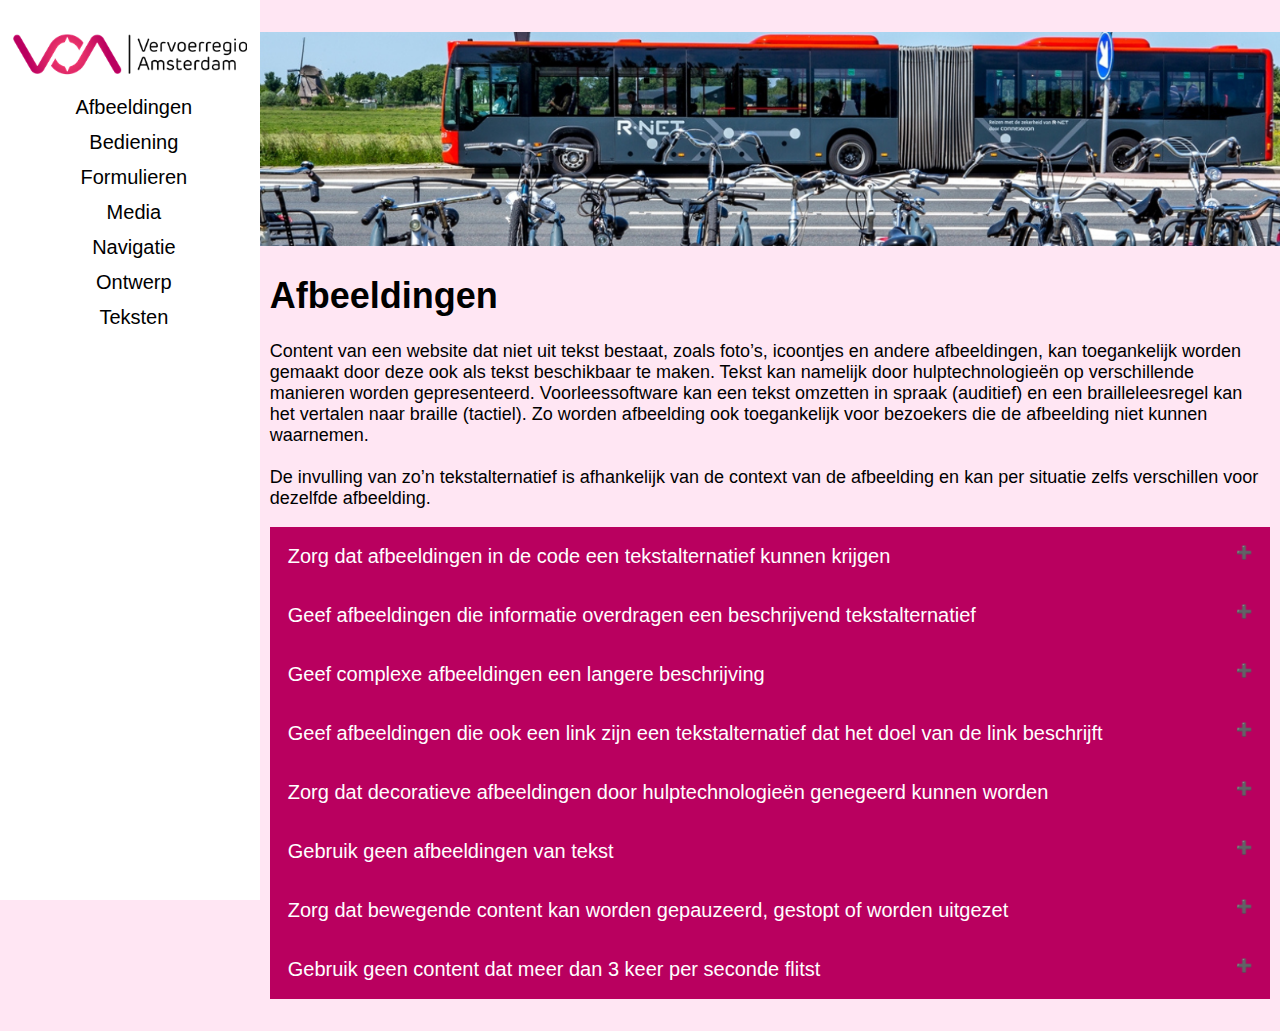
==== afbeelding.html @ 55dcfd2d "Feedback toegepast" ====
<!DOCTYPE html>
<html lang="en">

<head>
    <meta charset="UTF-8" />
    <meta http-equiv="X-UA-Compatible" content="IE=edge" />
    <meta name="viewport" content="width=device-width, initial-scale=1.0" />
    <title>Vervoerregio Amsterdam</title>
    <link rel="stylesheet" href="./styles/styles.css" />
    <link rel="icon" type="image/x-icon" href="/assets/vervoerregioamsterdamfavicon.ico" />
</head>

<body>

    <nav>
        <img src="assets/vervoerregioamsterdamlogo.png" alt="logo" />
        <a href="afbeelding.html">Afbeeldingen</a>
        <a href="bediening.html">Bediening</a>
        <a href="formulieren.html">Formulieren</a>
        <a href="media.html">Media</a>
        <a href="navigatie.html">Navigatie</a>
        <a href="ontwerp.html">Ontwerp</a>
        <a href="teksten.html">Teksten</a>
    </nav>

    <main>

        <!-- Slideshow container -->
        <div class="slideshow-container">
            <!-- Full-width images with number and caption text -->
            <div class="mySlides fade">
                <img src="assets/busje.png">
            </div>

            <div class="mySlides fade">
                <img src="assets/fietsers.png">
            </div>

            <div class="mySlides fade">
                <img src="assets/poppetjes.png">
            </div>

            <div class="mySlides fade">
                <img src="assets/stadje.png">
            </div>

            <div class="mySlides fade">
                <img src="assets/gelebus.png">
            </div>

            <div class="mySlides fade">
                <img src="assets/stadjevanafboven.png">
            </div>

            <section>
                <h1>Afbeeldingen</h1>
                <p>Content van een website dat niet uit tekst bestaat, zoals foto’s, icoontjes en andere afbeeldingen,
                    kan
                    toegankelijk worden gemaakt door deze ook als tekst beschikbaar te maken. Tekst kan namelijk door
                    hulptechnologieën op verschillende manieren worden gepresenteerd. Voorleessoftware kan een tekst
                    omzetten in spraak (auditief) en een brailleleesregel kan het vertalen naar braille (tactiel). Zo
                    worden
                    afbeelding ook toegankelijk voor bezoekers die de afbeelding niet kunnen waarnemen.

                    <br><br>De invulling van zo’n tekstalternatief is afhankelijk van de context van de afbeelding en
                    kan
                    per situatie zelfs verschillen voor dezelfde afbeelding.
                </p>

                <button class="accordion">Zorg dat afbeeldingen in de code een tekstalternatief kunnen krijgen</button>
                <div class="panel">
                    <p>Alle afbeeldingen moeten een tekstalternatief hebben. Een tekstalternatief kan op verschillende
                        manieren worden toegevoegd:</p>
                    <h2>Tekstalternatief voor een < img> -element</h2>
                    <p>Bij een < img> -element wordt een tekstalternatief gegeven met behulp van het alt -attribuut.

                            <br><br>In de code ziet dat er zo uit:</p>

                    <h2>Tekstalternatief voor een < svg> -element</h2>
                    <p>Bij een < svg> -element wordt een tekstalternatief gegeven met behulp van het title-element in de
                            svg. Gebruik ook aria-attribuut role="img" om ervoor te zorgen dat zo veel mogelijk
                            ondersteunende technologieën het < svg> -element herkennen als een afbeelding.

                                <br><br>In de code ziet dat er zo uit:</p>

                    <h2>Tekstalternatief voor afbeeldingen die is geplaatst met CSS</h2>
                    <p>Aan een afbeelding die geplaatst is met CSS kan een tekstalternatief worden gegeven met een
                        aria-label.

                        <br><br>In de code ziet dat er zo uit:
                    </p>

                    <h2>Invulling van het Tekstalternatief</h2>
                    <p>De invulling van een tekstalternatief wordt bepaald door de functie die een afbeelding heeft. In
                        veel
                        gevallen draagt een afbeelding informatie over. Beschrijf dan in het tekstalternatief wat er op
                        de
                        afbeelding te zien is. Bij een afbeelding die ook een link is, gaat het juist om het beschrijven
                        waar de link naar toe verwijst. Als een afbeelding geen informatie aan de pagina toevoegt, dan
                        is
                        het beter om het helemaal geen tekstalternatief te geven zodat het kan worden genegeerd door
                        hulptechnologieën.</p>
                </div>

                <button class="accordion">Geef afbeeldingen die informatie overdragen een beschrijvend
                    tekstalternatief</button>
                <div class="panel">
                    <p>Afbeeldingen die informatie overbrengen zijn noodzakelijk voor het begrijpen van de tekst. De
                        afbeeldingen voegen extra informatie toe aan de pagina. Deze afbeeldingen moeten een
                        tekstalternatief hebben dat nauwkeurig beschrijft wat er op de afbeelding te zien is. De
                        invulling
                        is afhankelijk van de context en kan per situatie afwijkend zijn voor dezelfde afbeelding.

                        <br><br>In een CMS kan een tekstalternatief doorgaans worden toegevoegd in de mediatheek.

                        <br><br>In de code ziet dat er zo uit:
                    </p>

                    <p>Het tekstalternatief moet een goede vervanging kunnen zijn voor een afbeelding. Bedenk bij het
                        schrijven van het tekstalternatief altijd wat de bedoeling is van de afbeelding. Houd een
                        tekstalternatief altijd nuttig en beknopt.</p>
                </div>

                <button class="accordion">Geef complexe afbeeldingen een langere beschrijving</button>
                <div class="panel">
                    <p>Soms is het niet mogelijk om een afbeelding volledig te beschrijven in een kort tekstalternatief.
                        Bijvoorbeeld als het gaat om een uitgebreide infographic of een grafiek. Dit soort complexe
                        afbeeldingen moeten ook volledig worden beschreven in een tekstalternatief. Geef in dat geval
                        naast
                        een beknopte beschrijving in het alt-attribuut ook een langere beschrijving in de omringende
                        tekst.

                        <br><br>Een langere beschrijving mag ook op een aparte pagina worden geplaatst. Plaats dan een
                        link met
                        de
                        verwijzing naar die andere pagina direct voor of na de afbeelding.
                        <br><br>De omringende tekst hoort ook te worden gekoppeld aan de afbeelding. Dit is geen
                        verplichting
                        maar wel erg handig. Hiervoor kan gebruik worden gemaakt van het aria-describedby-attribuut.
                        Gebruik
                        het
                        ID van het element waar de complexe afbeelding beschreven wordt. Deze informatie hoort dan ook
                        zichtbaar
                        te zijn voor bezoekers die wel kunnen zien.
                    </p>
                </div>

                <button class="accordion">Geef afbeeldingen die ook een link zijn een tekstalternatief dat het doel van
                    de
                    link beschrijft</button>
                <div class="panel">
                    <p>In de gevallen dat niet tekst maar alleen een afbeelding als link wordt gebruikt, spreken we over
                        functionele afbeeldingen. Dit kunnen afbeeldingen zijn die verwijzen naar een andere pagina of
                        website, maar ook afbeeldingen die een actie op de pagina uitvoeren.

                        <br><br>Deze afbeeldingen moeten een tekstalternatief hebben dat het doel van de link
                        beschrijft,
                        of die beschrijft wat er gebeurd als op de afbeelding wordt geklikt. Voorleessoftware gebruikt
                        het
                        tekstalternatief namelijk als linktekst. Daarom is het belangrijker om het doel van de link te
                        beschrijven, in plaats van wat er op de afbeelding te zien is.

                        <br><br>Als er ook tekst staat op een functionele afbeelding, dan moeten de tekst op de
                        afbeelding
                        én het doel van de link allebei in het tekstalternatief worden vermeld. Hierdoor kunnen
                        bezoekers
                        die met spraakherkenning werken de link ook makkelijk bereiken.
                    </p>
                </div>

                <button class="accordion">Zorg dat decoratieve afbeeldingen door hulptechnologieën genegeerd kunnen
                    worden</button>
                <div class="panel">
                    <p>Afbeeldingen die puur ter decoratie op de pagina zijn geplaatst, horen geen tekstalternatief te
                        hebben. Dit zijn bijvoorbeeld afbeeldingen die geen informatie overdragen en niet noodzakelijk
                        zijn
                        voor het begrijpen van de tekst. Deze afbeeldingen moeten worden genegeerd door
                        hulptechnologieën.
                        Decoratieve afbeeldingen kunnen het best met CSS worden geplaatst.
                        <br><br>
                        Als het niet mogelijk is om een decoratieve afbeelding met CSS te plaatsen, dan moet het
                        alt-attribuut in het < img> -element worden leeg gelaten. Het alt-attribuut moet wel aanwezig
                            zijn
                            maar het heeft dan geen tekst.
                    </p>
                </div>

                <button class="accordion">Gebruik geen afbeeldingen van tekst</button>
                <div class="panel">
                    <p>Gebruik geen afbeeldingen van tekst om informatie over te dragen. Afbeeldingen van tekst zijn
                        voor
                        sommige bezoekers niet handig. De lettergrootte in een afbeelding schaalt namelijk vaak niet
                        goed
                        mee. Ook kunnen bezoekers tekst die is ingebakken in een afbeelding niet aanpassen naar eigen
                        voorkeuren.

                        <br><br>Gebruik daarom ‘echte’ tekst. Tekst die daadwerkelijk als tekst op de pagina staat kan
                        goed worden vormgegeven met CSS. Hiermee kan bijvoorbeeld de kleur, het lettertype, de
                        lettergrootte, de regelhoogte en de letterafstand en worden ingesteld. Eventueel kan tekst met
                        CSS
                        ook bovenop een afbeelding worden geplaatst.
                    </p>
                </div>

                <button class="accordion">Zorg dat bewegende content kan worden gepauzeerd, gestopt of worden
                    uitgezet</button>
                <div class="panel">
                    <p>Zorg dat alle bewegende, scrollende of knipperende content dat automatisch start én langer dan 5
                        seconden duurt kan worden gepauzeerd, gestopt of worden uitgezet. Onder bewegende, scrollende of
                        knipperende content vallen onder andere carrousels, animaties op de pagina, bewegende
                        advertenties,
                        enz. Bezoekers met een cognitieve beperking kunnen er door worden afgeleid. Ook voor bezoekers
                        die
                        gebruik maken van een schermlezer kan dit storend zijn.

                        <br><br>Deze regels gelden ook alle automatisch verversende content, maar hiervoor geldt ook de
                        frequentie van updates mag worden aangepast.
                    </p>
                </div>

                <button class="accordion">Gebruik geen content dat meer dan 3 keer per seconde flitst</button>
                <div class="panel">
                    <p>Gebruik geen flitsende content. Laat onderdelen in elk geval niet meer dan 3 keer per seconde
                        flitsen. Bezoekers met bepaalde vormen van epilepsie kunnen een aanval krijgen als ze kijken
                        naar
                        knipperende of flitsende afbeeldingen of media.</p>
                </div>
            </section>
    </main>
</body>
<script src="./scripts/script.js"></script>

</html>
---- styles/styles.css ----
* {
  box-sizing: border-box;
}

body {
  display: flex;
  margin: 0;
  justify-content: flex-start;
  font-family: Arial;
  margin: 10;
  background-color: #ffe6f3;
}

nav {
  height: 100vh;
  width: 280px;
  display: inline;
  background-color: #ffffff;
  overflow-x: hidden;
  padding-top: 20px;
  position: sticky;
  top: 0;
}

nav img {
  display: block;
  margin-right: auto;
  max-width: 90%;
  margin: auto;
}

main {
  margin: 2rem auto;
  min-height: 101vh;
}

nav a {
  padding: 6px 8px 6px 16px;
  text-decoration: none;
  font-size: 20px;
  color: #000000;
  display: block;
  text-align: center;
  transition: ease 0.5s;
}

nav a:hover {
  background-color: #f588c0;
  color: #f1f1f1;
  font-size: 30px;
}

section {
  /* margin-left: 160px; */
  /* Same as the width of the sidenav */
  font-size: 18px;
  /* Increased text to enable scrolling */
  padding: 0px 10px;
}

@media screen and (max-height: 450px) {
  .sidenav {
    padding-top: 15px;
  }

  .sidenav a {
    font-size: 18px;
  }
}

img {
  width: 100%;
}

/* Slideshow container */
.slideshow-container {
  max-width: 1100px;
  /* margin-left: 350px; */
  /* margin-top: 30px; */
}

/* Hide the images by default */
.mySlides {
  display: none;
}

/* Style the buttons that are used to open and close the accordion panel */
.accordion {
  background-color: #b9005f;
  font-size: 20px;
  color: #fff;
  cursor: pointer;
  padding: 18px;
  width: 100%;
  text-align: left;
  border: none;
  outline: none;
  transition: 0.4s;
}

/* Add a background color to the button if it is clicked on (add the .active class with JS), and when you move the mouse over it (hover) */
.active,
.accordion:hover {
  background-color: #f588c0;
}

/* Style the accordion panel. Note: hidden by default */
.panel {
  padding: 0 18px;
  background-color: white;
  max-height: 0;
  overflow: hidden;
  transition: max-height 0.2s ease-out;
}

.accordion:after {
  content: "\02795";
  /* Unicode character for "plus" sign (+) */
  font-size: 13px;
  color: #777;
  float: right;
  margin-left: 5px;
}

.active:after {
  content: "\2796";
  /* Unicode character for "minus" sign (-) */
}
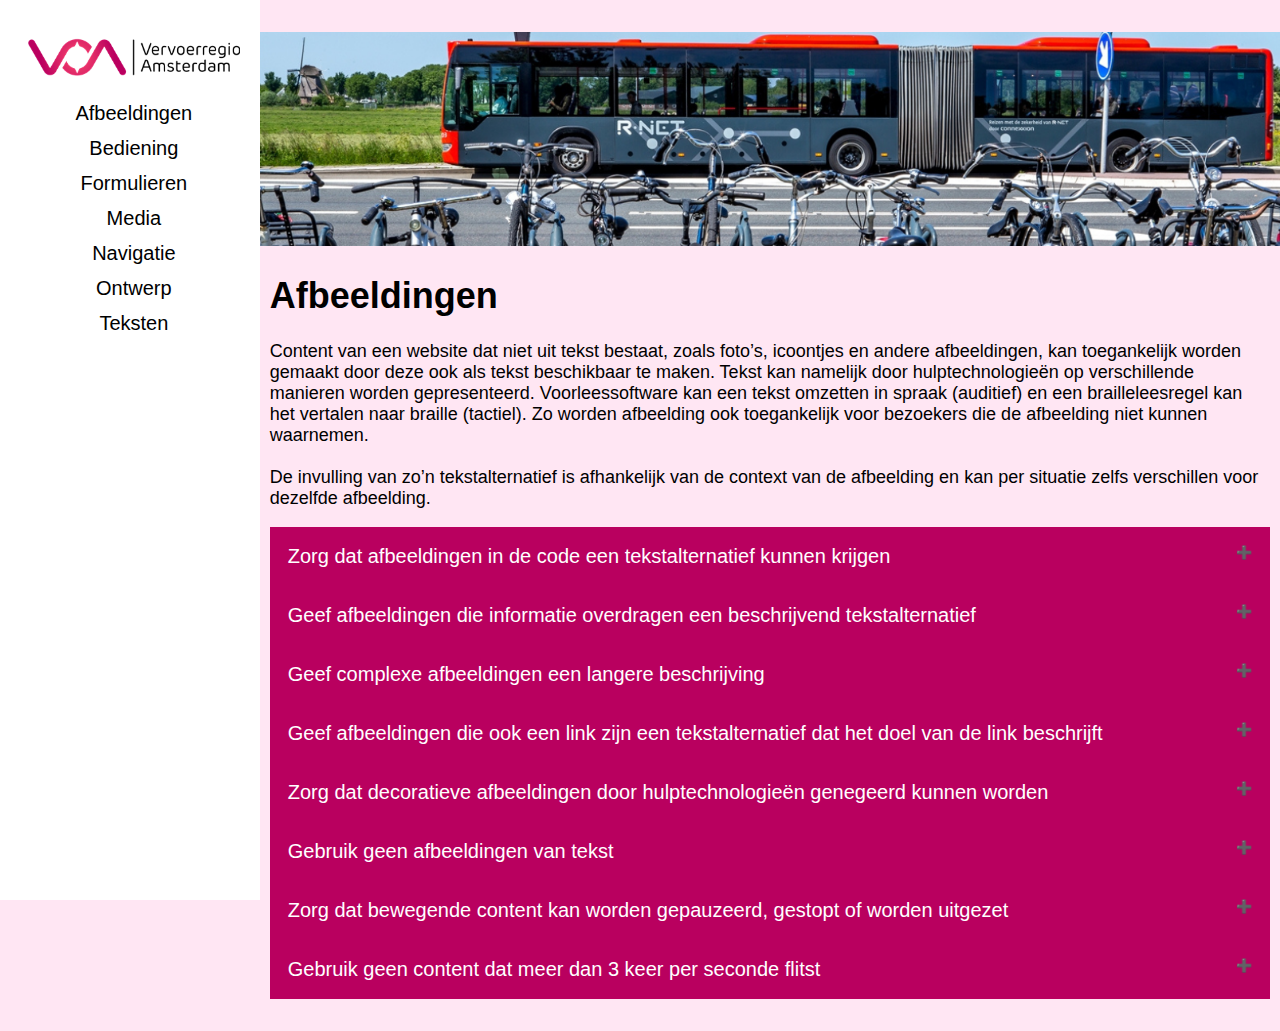
==== commit 735ace54: "Update" ====
--- a/afbeelding.html
+++ b/afbeelding.html
@@ -13,7 +13,7 @@
 <body>
 
     <nav>
-        <img src="assets/vervoerregioamsterdamlogo.png" alt="logo" />
+        <a href="index.html"><img src="assets/vervoerregioamsterdamlogo.png" alt="logo" /></a>
         <a href="afbeelding.html">Afbeeldingen</a>
         <a href="bediening.html">Bediening</a>
         <a href="formulieren.html">Formulieren</a>
--- a/styles/styles.css
+++ b/styles/styles.css
@@ -10,6 +10,7 @@
   margin: 10;
   background-color: #ffe6f3;
 }
+
 
 nav {
   height: 100vh;
@@ -29,11 +30,6 @@
   margin: auto;
 }
 
-main {
-  margin: 2rem auto;
-  min-height: 101vh;
-}
-
 nav a {
   padding: 6px 8px 6px 16px;
   text-decoration: none;
@@ -48,6 +44,11 @@
   background-color: #f588c0;
   color: #f1f1f1;
   font-size: 30px;
+}
+
+main {
+  margin: 2rem auto;
+  min-height: 101vh;
 }
 
 section {
@@ -125,4 +126,28 @@
 .active:after {
   content: "\2796";
   /* Unicode character for "minus" sign (-) */
+}
+
+main ul {
+  list-style: none;
+  display: flex;
+  flex-direction: row;
+  flex-wrap: wrap;
+  justify-content: center;
+  gap: 1em;
+}
+
+main li {
+  border-radius: 25px;
+  background: mediumpurple;
+  box-shadow: #222 0px 4px 8px;
+  padding: 20px;
+  width: 200px;
+  height: 150px;
+  margin: 1em;
+  transition: 0.3s ease-in;
+}
+
+main li:hover {
+  box-shadow: #222 0px 16px 24px
 }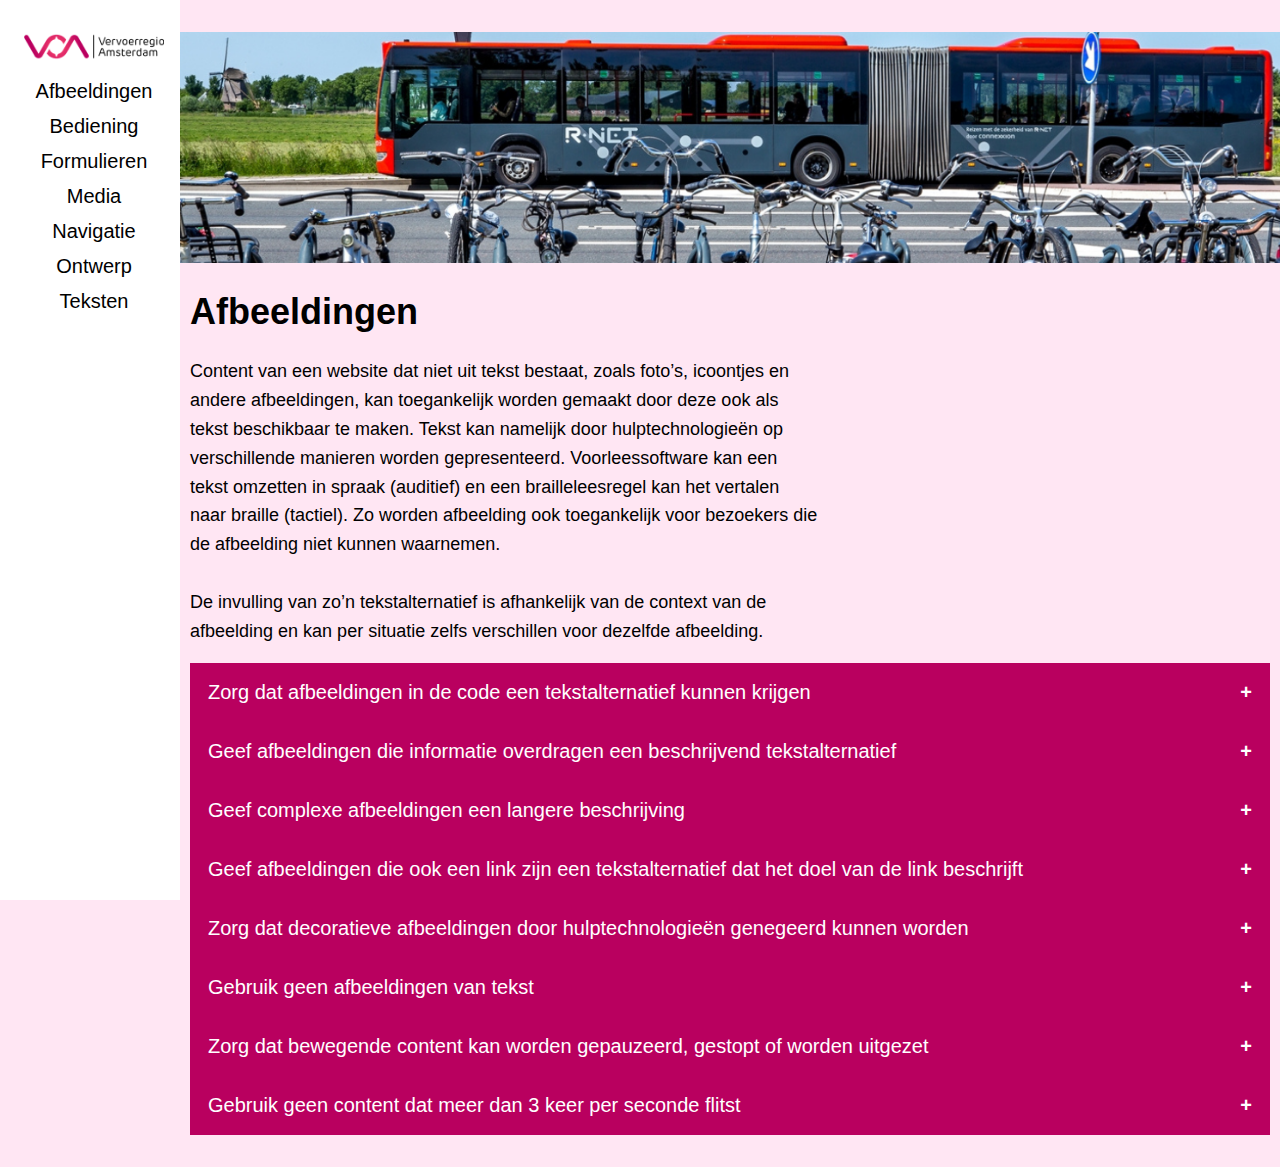
==== commit 28dd76fd: "Content Update" ====
--- a/afbeelding.html
+++ b/afbeelding.html
@@ -13,7 +13,7 @@
 <body>
 
     <nav>
-        <a href="index.html"><img src="assets/vervoerregioamsterdamlogo.png" alt="logo" /></a>
+        <a class="nietHover" href="index.html"><img src="assets/vervoerregioamsterdamlogo.png" alt="logo" /></a>
         <a href="afbeelding.html">Afbeeldingen</a>
         <a href="bediening.html">Bediening</a>
         <a href="formulieren.html">Formulieren</a>
@@ -29,27 +29,27 @@
         <div class="slideshow-container">
             <!-- Full-width images with number and caption text -->
             <div class="mySlides fade">
-                <img src="assets/busje.png">
-            </div>
-
-            <div class="mySlides fade">
-                <img src="assets/fietsers.png">
-            </div>
-
-            <div class="mySlides fade">
-                <img src="assets/poppetjes.png">
-            </div>
-
-            <div class="mySlides fade">
-                <img src="assets/stadje.png">
-            </div>
-
-            <div class="mySlides fade">
-                <img src="assets/gelebus.png">
-            </div>
-
-            <div class="mySlides fade">
-                <img src="assets/stadjevanafboven.png">
+                <img src="assets/busje.png" alt="busje">
+            </div>
+
+            <div class="mySlides fade">
+                <img src="assets/fietsers.png" alt="fietsers">
+            </div>
+
+            <div class="mySlides fade">
+                <img src="assets/poppetjes.png" alt="poppetjes">
+            </div>
+
+            <div class="mySlides fade">
+                <img src="assets/stadje.png" alt="stadje">
+            </div>
+
+            <div class="mySlides fade">
+                <img src="assets/gelebus.png" alt="gele bus">
+            </div>
+
+            <div class="mySlides fade">
+                <img src="assets/stadjevanafboven.png" alt="stadje van boven">
             </div>
 
             <section>
@@ -71,23 +71,44 @@
                 <div class="panel">
                     <p>Alle afbeeldingen moeten een tekstalternatief hebben. Een tekstalternatief kan op verschillende
                         manieren worden toegevoegd:</p>
-                    <h2>Tekstalternatief voor een < img> -element</h2>
-                    <p>Bij een < img> -element wordt een tekstalternatief gegeven met behulp van het alt -attribuut.
-
-                            <br><br>In de code ziet dat er zo uit:</p>
-
-                    <h2>Tekstalternatief voor een < svg> -element</h2>
-                    <p>Bij een < svg> -element wordt een tekstalternatief gegeven met behulp van het title-element in de
-                            svg. Gebruik ook aria-attribuut role="img" om ervoor te zorgen dat zo veel mogelijk
-                            ondersteunende technologieën het < svg> -element herkennen als een afbeelding.
-
-                                <br><br>In de code ziet dat er zo uit:</p>
+                    <h2>Tekstalternatief voor een <code>&ltimg&gt</code>-element</h2>
+                    <p>Bij een <code>&ltimg&gt</code>-element wordt een tekstalternatief gegeven met behulp van het
+                        <code>alt</code>-attribuut.
+
+                        <br><br>In de code ziet dat er zo uit:
+                    <pre>
+
+ 1  | &ltimg src="hond.jpg" alt="Hond speelt met een bal"&gt
+                        </pre>
+                    </p>
+
+                    <h2>Tekstalternatief voor een <code>&ltsvg&gt</code>-element</h2>
+                    <p>Bij een <code>&ltsvg&gt</code>-element wordt een tekstalternatief gegeven met behulp van het
+                        <code>title</code>-element in
+                        de
+                        svg. Gebruik ook aria-attribuut <code>role="img"</code> om ervoor te zorgen dat zo veel mogelijk
+                        ondersteunende technologieën het <code>&ltsvg&gt</code>-element herkennen als een afbeelding.
+
+                        <br><br>In de code ziet dat er zo uit:
+                    </p>
+                    <pre>
+
+ 1  | &ltsvg role="img"&gt
+ 2  | &lttitle&gtHond speelt met een bal&lt/title&gt
+ 3  | ...
+ 4  | &lt/svg&gt
+                                </pre>
 
                     <h2>Tekstalternatief voor afbeeldingen die is geplaatst met CSS</h2>
                     <p>Aan een afbeelding die geplaatst is met CSS kan een tekstalternatief worden gegeven met een
-                        aria-label.
+                        <code>aria-label</code>.
 
                         <br><br>In de code ziet dat er zo uit:
+
+                    <pre>
+
+ 1  | &ltdiv id=”logo” aria-label=”Hond speelt met een bal”&gt&lt/div&gt
+                        </pre>
                     </p>
 
                     <h2>Invulling van het Tekstalternatief</h2>
@@ -114,7 +135,12 @@
                         <br><br>In een CMS kan een tekstalternatief doorgaans worden toegevoegd in de mediatheek.
 
                         <br><br>In de code ziet dat er zo uit:
-                    </p>
+                    <pre>
+
+ 1  | &ltimg src="poes.jpg" alt="Witte poes speelt met een rode bal"&gt
+                        </pre>
+                    </p>
+
 
                     <p>Het tekstalternatief moet een goede vervanging kunnen zijn voor een afbeelding. Bedenk bij het
                         schrijven van het tekstalternatief altijd wat de bedoeling is van de afbeelding. Houd een
@@ -127,22 +153,50 @@
                         Bijvoorbeeld als het gaat om een uitgebreide infographic of een grafiek. Dit soort complexe
                         afbeeldingen moeten ook volledig worden beschreven in een tekstalternatief. Geef in dat geval
                         naast
-                        een beknopte beschrijving in het alt-attribuut ook een langere beschrijving in de omringende
+                        een beknopte beschrijving in het <code>alt</code>-attribuut ook een langere beschrijving in de
+                        omringende
                         tekst.
 
-                        <br><br>Een langere beschrijving mag ook op een aparte pagina worden geplaatst. Plaats dan een
-                        link met
-                        de
-                        verwijzing naar die andere pagina direct voor of na de afbeelding.
-                        <br><br>De omringende tekst hoort ook te worden gekoppeld aan de afbeelding. Dit is geen
-                        verplichting
-                        maar wel erg handig. Hiervoor kan gebruik worden gemaakt van het aria-describedby-attribuut.
-                        Gebruik
-                        het
-                        ID van het element waar de complexe afbeelding beschreven wordt. Deze informatie hoort dan ook
-                        zichtbaar
-                        te zijn voor bezoekers die wel kunnen zien.
-                    </p>
+                    <pre>
+
+ 1  | &ltimg src="grafiek.jpg" alt="Verkoopcijfers zijn in 2021 met 18% gestegen"&gt
+ 2  | &ltdiv&gt
+ 3  |   &ltp&gtDe groei van maandelijkse verkopen in 2021 tegen 2020 verliep als volgt:&lt/p&gt
+ 4  |     &ltul&gt
+ 5  |     &ltli&gtJanuari: +22%&lt/li&gt
+ 6  |     &ltli&gt...
+ 7  | &lt/div&gt
+                        </pre>
+
+                    <br>Een langere beschrijving mag ook op een aparte pagina worden geplaatst. Plaats dan een
+                    link met
+                    de
+                    verwijzing naar die andere pagina direct voor of na de afbeelding.
+                    <pre>
+
+ 1  | &ltimg src="grafiek.jpg" alt="Verkoopcijfers zijn in 2021 met 18% gestegen"&gt
+ 2  | &lta href=”/langere-beschrijving.html”&gtUitgebreide beschrijving van de grafiek met verkoopcijfers&lt/a&gt
+                        </pre>
+                    <br><br>De omringende tekst hoort ook te worden gekoppeld aan de afbeelding. Dit is geen
+                    verplichting
+                    maar wel erg handig. Hiervoor kan gebruik worden gemaakt van het
+                    <code>aria-describedby</code>-attribuut.
+                    Gebruik
+                    het
+                    <code>ID</code> van het element waar de complexe afbeelding beschreven wordt. Deze informatie
+                    hoort dan ook
+                    zichtbaar
+                    te zijn voor bezoekers die wel kunnen zien.
+                    </p>
+                    <pre>
+
+ 1  | &ltimg src="grafiek.jpg" alt="Verkoopcijfers zijn in 2020 met 18% gestegen" aria-describedby="beschrijving"&gt
+ 2  | &ltdiv id="beschrijving"&gt
+ 3  |   &ltp&gtDe groei van maandelijkse verkopen in 2020 tegen 2019 verliep als volgt:&lt/p&gt
+ 4  |     &ltul&gt
+ 5  |     &ltli&gtJanuari: +22%&lt/li&gt
+ 6  |     &ltli&gt...
+                    </pre>
                 </div>
 
                 <button class="accordion">Geef afbeeldingen die ook een link zijn een tekstalternatief dat het doel van
@@ -166,6 +220,12 @@
                         bezoekers
                         die met spraakherkenning werken de link ook makkelijk bereiken.
                     </p>
+                    <pre>
+
+ 1  | &lta href=”categorie/spelletjes.html”&gt
+ 2  |   &ltimg src="monopoly.jpg" alt="Ga naar de categorie spelletjes" /&gt
+ 3  | &lt/a&gt
+                    </pre>
                 </div>
 
                 <button class="accordion">Zorg dat decoratieve afbeeldingen door hulptechnologieën genegeerd kunnen
@@ -177,12 +237,27 @@
                         voor het begrijpen van de tekst. Deze afbeeldingen moeten worden genegeerd door
                         hulptechnologieën.
                         Decoratieve afbeeldingen kunnen het best met CSS worden geplaatst.
-                        <br><br>
-                        Als het niet mogelijk is om een decoratieve afbeelding met CSS te plaatsen, dan moet het
-                        alt-attribuut in het < img> -element worden leeg gelaten. Het alt-attribuut moet wel aanwezig
-                            zijn
-                            maar het heeft dan geen tekst.
-                    </p>
+                    <pre>
+
+ 1  | &ltdiv class="line"&gt&lt/div&gt
+                        </pre>
+                    <pre>
+
+ 1  | .line {
+ 2  |   background-image: url("horizontale-lijn.jpg");
+ 3  | }
+                        </pre>
+                    <br>
+                    Als het niet mogelijk is om een decoratieve afbeelding met CSS te plaatsen, dan moet het
+                    <code>alt</code>-attribuut in het <code>&ltimg&gt</code>-element worden leeg gelaten. Het
+                    <code>alt</code>-attribuut moet wel aanwezig
+                    zijn
+                    maar het heeft dan geen tekst.
+                    </p>
+                    <pre>
+
+ 1  | &ltimg src="horizontale-lijn.jpg" alt="" /&gt
+                    </pre>
                 </div>
 
                 <button class="accordion">Gebruik geen afbeeldingen van tekst</button>
--- a/styles/styles.css
+++ b/styles/styles.css
@@ -11,6 +11,23 @@
   background-color: #ffe6f3;
 }
 
+code {
+  background-color: #e6ebe7;
+  border: solid black 1px;
+}
+
+p {
+  line-height: 1.6;
+  max-width: 35em;
+}
+
+pre {
+  background-color: #e6ebe7;
+  line-height: 1.6;
+  overflow-x: scroll;
+  font-size: 1em;
+  border-radius: 5px;
+}
 
 nav {
   height: 100vh;
@@ -40,11 +57,18 @@
   transition: ease 0.5s;
 }
 
+.nietHover:hover {
+  background-color: #fff;
+  color: #fff;
+}
+
 nav a:hover {
   background-color: #f588c0;
   color: #f1f1f1;
   font-size: 30px;
 }
+
+
 
 main {
   margin: 2rem auto;
@@ -57,6 +81,7 @@
   font-size: 18px;
   /* Increased text to enable scrolling */
   padding: 0px 10px;
+
 }
 
 @media screen and (max-height: 450px) {
@@ -115,20 +140,23 @@
 }
 
 .accordion:after {
-  content: "\02795";
-  /* Unicode character for "plus" sign (+) */
-  font-size: 13px;
-  color: #777;
+  content: '\002B';
+  color: rgb(255, 255, 255);
+  font-weight: bold;
   float: right;
   margin-left: 5px;
 }
 
 .active:after {
-  content: "\2796";
-  /* Unicode character for "minus" sign (-) */
+  content: "\2212";
 }
 
-main ul {
+.lijst {
+  line-height: 1.6;
+}
+
+main .menu {
+  padding: 0;
   list-style: none;
   display: flex;
   flex-direction: row;
@@ -137,7 +165,7 @@
   gap: 1em;
 }
 
-main li {
+.menu li {
   border-radius: 25px;
   background: mediumpurple;
   box-shadow: #222 0px 4px 8px;
@@ -148,6 +176,6 @@
   transition: 0.3s ease-in;
 }
 
-main li:hover {
+.menu li:hover {
   box-shadow: #222 0px 16px 24px
 }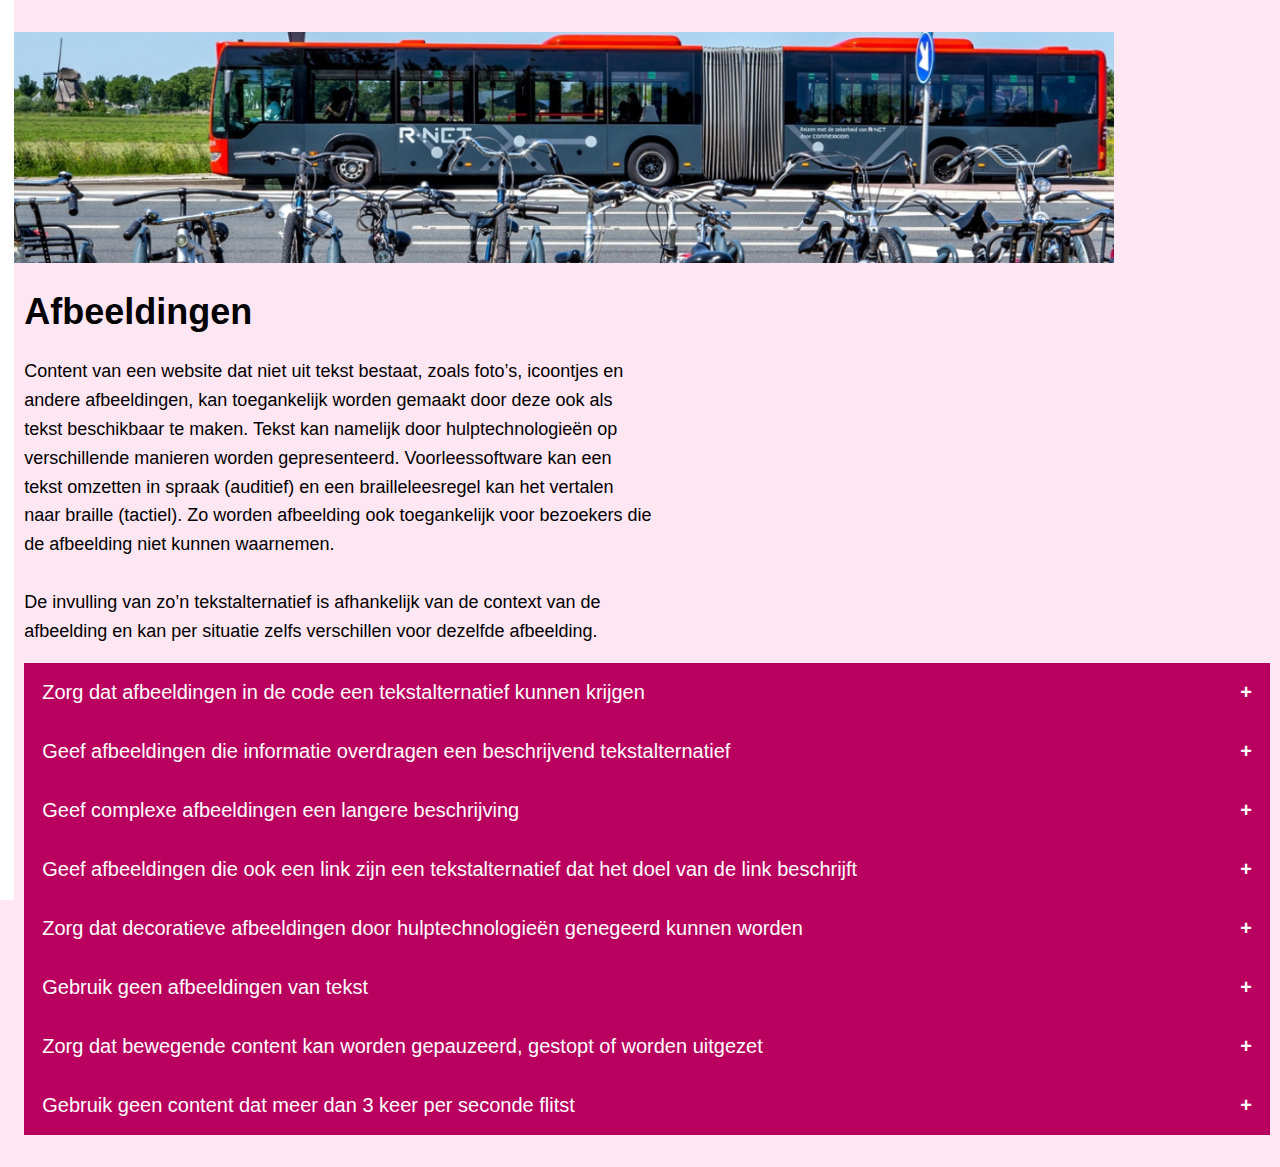
==== commit d2b4829a: "div gesloten" ====
--- a/afbeelding.html
+++ b/afbeelding.html
@@ -28,70 +28,71 @@
         <!-- Slideshow container -->
         <div class="slideshow-container">
             <!-- Full-width images with number and caption text -->
-            <div class="mySlides fade">
+            <div class="my-slides fade">
                 <img src="assets/busje.png" alt="busje">
             </div>
 
-            <div class="mySlides fade">
+            <div class="my-slides fade">
                 <img src="assets/fietsers.png" alt="fietsers">
             </div>
 
-            <div class="mySlides fade">
+            <div class="my-slides fade">
                 <img src="assets/poppetjes.png" alt="poppetjes">
             </div>
 
-            <div class="mySlides fade">
+            <div class="my-slides fade">
                 <img src="assets/stadje.png" alt="stadje">
             </div>
 
-            <div class="mySlides fade">
+            <div class="my-slides fade">
                 <img src="assets/gelebus.png" alt="gele bus">
             </div>
 
-            <div class="mySlides fade">
+            <div class="my-slides fade">
                 <img src="assets/stadjevanafboven.png" alt="stadje van boven">
             </div>
-
-            <section>
-                <h1>Afbeeldingen</h1>
-                <p>Content van een website dat niet uit tekst bestaat, zoals foto’s, icoontjes en andere afbeeldingen,
-                    kan
-                    toegankelijk worden gemaakt door deze ook als tekst beschikbaar te maken. Tekst kan namelijk door
-                    hulptechnologieën op verschillende manieren worden gepresenteerd. Voorleessoftware kan een tekst
-                    omzetten in spraak (auditief) en een brailleleesregel kan het vertalen naar braille (tactiel). Zo
-                    worden
-                    afbeelding ook toegankelijk voor bezoekers die de afbeelding niet kunnen waarnemen.
-
-                    <br><br>De invulling van zo’n tekstalternatief is afhankelijk van de context van de afbeelding en
-                    kan
-                    per situatie zelfs verschillen voor dezelfde afbeelding.
-                </p>
-
-                <button class="accordion">Zorg dat afbeeldingen in de code een tekstalternatief kunnen krijgen</button>
-                <div class="panel">
-                    <p>Alle afbeeldingen moeten een tekstalternatief hebben. Een tekstalternatief kan op verschillende
-                        manieren worden toegevoegd:</p>
-                    <h2>Tekstalternatief voor een <code>&ltimg&gt</code>-element</h2>
-                    <p>Bij een <code>&ltimg&gt</code>-element wordt een tekstalternatief gegeven met behulp van het
-                        <code>alt</code>-attribuut.
-
-                        <br><br>In de code ziet dat er zo uit:
-                    <pre>
+        </div>
+
+        <section>
+            <h1>Afbeeldingen</h1>
+            <p>Content van een website dat niet uit tekst bestaat, zoals foto’s, icoontjes en andere afbeeldingen,
+                kan
+                toegankelijk worden gemaakt door deze ook als tekst beschikbaar te maken. Tekst kan namelijk door
+                hulptechnologieën op verschillende manieren worden gepresenteerd. Voorleessoftware kan een tekst
+                omzetten in spraak (auditief) en een brailleleesregel kan het vertalen naar braille (tactiel). Zo
+                worden
+                afbeelding ook toegankelijk voor bezoekers die de afbeelding niet kunnen waarnemen.
+
+                <br><br>De invulling van zo’n tekstalternatief is afhankelijk van de context van de afbeelding en
+                kan
+                per situatie zelfs verschillen voor dezelfde afbeelding.
+            </p>
+
+            <button class="accordion">Zorg dat afbeeldingen in de code een tekstalternatief kunnen krijgen</button>
+            <div class="panel">
+                <p>Alle afbeeldingen moeten een tekstalternatief hebben. Een tekstalternatief kan op verschillende
+                    manieren worden toegevoegd:</p>
+                <h2>Tekstalternatief voor een <code>&ltimg&gt</code>-element</h2>
+                <p>Bij een <code>&ltimg&gt</code>-element wordt een tekstalternatief gegeven met behulp van het
+                    <code>alt</code>-attribuut.
+
+                    <br><br>In de code ziet dat er zo uit:
+                <pre>
 
  1  | &ltimg src="hond.jpg" alt="Hond speelt met een bal"&gt
                         </pre>
-                    </p>
-
-                    <h2>Tekstalternatief voor een <code>&ltsvg&gt</code>-element</h2>
-                    <p>Bij een <code>&ltsvg&gt</code>-element wordt een tekstalternatief gegeven met behulp van het
-                        <code>title</code>-element in
-                        de
-                        svg. Gebruik ook aria-attribuut <code>role="img"</code> om ervoor te zorgen dat zo veel mogelijk
-                        ondersteunende technologieën het <code>&ltsvg&gt</code>-element herkennen als een afbeelding.
-
-                        <br><br>In de code ziet dat er zo uit:
-                    </p>
-                    <pre>
+                </p>
+
+                <h2>Tekstalternatief voor een <code>&ltsvg&gt</code>-element</h2>
+                <p>Bij een <code>&ltsvg&gt</code>-element wordt een tekstalternatief gegeven met behulp van het
+                    <code>title</code>-element in
+                    de
+                    svg. Gebruik ook aria-attribuut <code>role="img"</code> om ervoor te zorgen dat zo veel mogelijk
+                    ondersteunende technologieën het <code>&ltsvg&gt</code>-element herkennen als een afbeelding.
+
+                    <br><br>In de code ziet dat er zo uit:
+                </p>
+                <pre>
 
  1  | &ltsvg role="img"&gt
  2  | &lttitle&gtHond speelt met een bal&lt/title&gt
@@ -99,65 +100,65 @@
  4  | &lt/svg&gt
                                 </pre>
 
-                    <h2>Tekstalternatief voor afbeeldingen die is geplaatst met CSS</h2>
-                    <p>Aan een afbeelding die geplaatst is met CSS kan een tekstalternatief worden gegeven met een
-                        <code>aria-label</code>.
-
-                        <br><br>In de code ziet dat er zo uit:
-
-                    <pre>
+                <h2>Tekstalternatief voor afbeeldingen die is geplaatst met CSS</h2>
+                <p>Aan een afbeelding die geplaatst is met CSS kan een tekstalternatief worden gegeven met een
+                    <code>aria-label</code>.
+
+                    <br><br>In de code ziet dat er zo uit:
+
+                <pre>
 
  1  | &ltdiv id=”logo” aria-label=”Hond speelt met een bal”&gt&lt/div&gt
                         </pre>
-                    </p>
-
-                    <h2>Invulling van het Tekstalternatief</h2>
-                    <p>De invulling van een tekstalternatief wordt bepaald door de functie die een afbeelding heeft. In
-                        veel
-                        gevallen draagt een afbeelding informatie over. Beschrijf dan in het tekstalternatief wat er op
-                        de
-                        afbeelding te zien is. Bij een afbeelding die ook een link is, gaat het juist om het beschrijven
-                        waar de link naar toe verwijst. Als een afbeelding geen informatie aan de pagina toevoegt, dan
-                        is
-                        het beter om het helemaal geen tekstalternatief te geven zodat het kan worden genegeerd door
-                        hulptechnologieën.</p>
-                </div>
-
-                <button class="accordion">Geef afbeeldingen die informatie overdragen een beschrijvend
-                    tekstalternatief</button>
-                <div class="panel">
-                    <p>Afbeeldingen die informatie overbrengen zijn noodzakelijk voor het begrijpen van de tekst. De
-                        afbeeldingen voegen extra informatie toe aan de pagina. Deze afbeeldingen moeten een
-                        tekstalternatief hebben dat nauwkeurig beschrijft wat er op de afbeelding te zien is. De
-                        invulling
-                        is afhankelijk van de context en kan per situatie afwijkend zijn voor dezelfde afbeelding.
-
-                        <br><br>In een CMS kan een tekstalternatief doorgaans worden toegevoegd in de mediatheek.
-
-                        <br><br>In de code ziet dat er zo uit:
-                    <pre>
+                </p>
+
+                <h2>Invulling van het Tekstalternatief</h2>
+                <p>De invulling van een tekstalternatief wordt bepaald door de functie die een afbeelding heeft. In
+                    veel
+                    gevallen draagt een afbeelding informatie over. Beschrijf dan in het tekstalternatief wat er op
+                    de
+                    afbeelding te zien is. Bij een afbeelding die ook een link is, gaat het juist om het beschrijven
+                    waar de link naar toe verwijst. Als een afbeelding geen informatie aan de pagina toevoegt, dan
+                    is
+                    het beter om het helemaal geen tekstalternatief te geven zodat het kan worden genegeerd door
+                    hulptechnologieën.</p>
+            </div>
+
+            <button class="accordion">Geef afbeeldingen die informatie overdragen een beschrijvend
+                tekstalternatief</button>
+            <div class="panel">
+                <p>Afbeeldingen die informatie overbrengen zijn noodzakelijk voor het begrijpen van de tekst. De
+                    afbeeldingen voegen extra informatie toe aan de pagina. Deze afbeeldingen moeten een
+                    tekstalternatief hebben dat nauwkeurig beschrijft wat er op de afbeelding te zien is. De
+                    invulling
+                    is afhankelijk van de context en kan per situatie afwijkend zijn voor dezelfde afbeelding.
+
+                    <br><br>In een CMS kan een tekstalternatief doorgaans worden toegevoegd in de mediatheek.
+
+                    <br><br>In de code ziet dat er zo uit:
+                <pre>
 
  1  | &ltimg src="poes.jpg" alt="Witte poes speelt met een rode bal"&gt
                         </pre>
-                    </p>
-
-
-                    <p>Het tekstalternatief moet een goede vervanging kunnen zijn voor een afbeelding. Bedenk bij het
-                        schrijven van het tekstalternatief altijd wat de bedoeling is van de afbeelding. Houd een
-                        tekstalternatief altijd nuttig en beknopt.</p>
-                </div>
-
-                <button class="accordion">Geef complexe afbeeldingen een langere beschrijving</button>
-                <div class="panel">
-                    <p>Soms is het niet mogelijk om een afbeelding volledig te beschrijven in een kort tekstalternatief.
-                        Bijvoorbeeld als het gaat om een uitgebreide infographic of een grafiek. Dit soort complexe
-                        afbeeldingen moeten ook volledig worden beschreven in een tekstalternatief. Geef in dat geval
-                        naast
-                        een beknopte beschrijving in het <code>alt</code>-attribuut ook een langere beschrijving in de
-                        omringende
-                        tekst.
-
-                    <pre>
+                </p>
+
+
+                <p>Het tekstalternatief moet een goede vervanging kunnen zijn voor een afbeelding. Bedenk bij het
+                    schrijven van het tekstalternatief altijd wat de bedoeling is van de afbeelding. Houd een
+                    tekstalternatief altijd nuttig en beknopt.</p>
+            </div>
+
+            <button class="accordion">Geef complexe afbeeldingen een langere beschrijving</button>
+            <div class="panel">
+                <p>Soms is het niet mogelijk om een afbeelding volledig te beschrijven in een kort tekstalternatief.
+                    Bijvoorbeeld als het gaat om een uitgebreide infographic of een grafiek. Dit soort complexe
+                    afbeeldingen moeten ook volledig worden beschreven in een tekstalternatief. Geef in dat geval
+                    naast
+                    een beknopte beschrijving in het <code>alt</code>-attribuut ook een langere beschrijving in de
+                    omringende
+                    tekst.
+
+                <pre>
 
  1  | &ltimg src="grafiek.jpg" alt="Verkoopcijfers zijn in 2021 met 18% gestegen"&gt
  2  | &ltdiv&gt
@@ -168,27 +169,27 @@
  7  | &lt/div&gt
                         </pre>
 
-                    <br>Een langere beschrijving mag ook op een aparte pagina worden geplaatst. Plaats dan een
-                    link met
-                    de
-                    verwijzing naar die andere pagina direct voor of na de afbeelding.
-                    <pre>
+                <br>Een langere beschrijving mag ook op een aparte pagina worden geplaatst. Plaats dan een
+                link met
+                de
+                verwijzing naar die andere pagina direct voor of na de afbeelding.
+                <pre>
 
  1  | &ltimg src="grafiek.jpg" alt="Verkoopcijfers zijn in 2021 met 18% gestegen"&gt
  2  | &lta href=”/langere-beschrijving.html”&gtUitgebreide beschrijving van de grafiek met verkoopcijfers&lt/a&gt
                         </pre>
-                    <br><br>De omringende tekst hoort ook te worden gekoppeld aan de afbeelding. Dit is geen
-                    verplichting
-                    maar wel erg handig. Hiervoor kan gebruik worden gemaakt van het
-                    <code>aria-describedby</code>-attribuut.
-                    Gebruik
-                    het
-                    <code>ID</code> van het element waar de complexe afbeelding beschreven wordt. Deze informatie
-                    hoort dan ook
-                    zichtbaar
-                    te zijn voor bezoekers die wel kunnen zien.
-                    </p>
-                    <pre>
+                <br><br>De omringende tekst hoort ook te worden gekoppeld aan de afbeelding. Dit is geen
+                verplichting
+                maar wel erg handig. Hiervoor kan gebruik worden gemaakt van het
+                <code>aria-describedby</code>-attribuut.
+                Gebruik
+                het
+                <code>ID</code> van het element waar de complexe afbeelding beschreven wordt. Deze informatie
+                hoort dan ook
+                zichtbaar
+                te zijn voor bezoekers die wel kunnen zien.
+                </p>
+                <pre>
 
  1  | &ltimg src="grafiek.jpg" alt="Verkoopcijfers zijn in 2020 met 18% gestegen" aria-describedby="beschrijving"&gt
  2  | &ltdiv id="beschrijving"&gt
@@ -197,110 +198,110 @@
  5  |     &ltli&gtJanuari: +22%&lt/li&gt
  6  |     &ltli&gt...
                     </pre>
-                </div>
-
-                <button class="accordion">Geef afbeeldingen die ook een link zijn een tekstalternatief dat het doel van
-                    de
-                    link beschrijft</button>
-                <div class="panel">
-                    <p>In de gevallen dat niet tekst maar alleen een afbeelding als link wordt gebruikt, spreken we over
-                        functionele afbeeldingen. Dit kunnen afbeeldingen zijn die verwijzen naar een andere pagina of
-                        website, maar ook afbeeldingen die een actie op de pagina uitvoeren.
-
-                        <br><br>Deze afbeeldingen moeten een tekstalternatief hebben dat het doel van de link
-                        beschrijft,
-                        of die beschrijft wat er gebeurd als op de afbeelding wordt geklikt. Voorleessoftware gebruikt
-                        het
-                        tekstalternatief namelijk als linktekst. Daarom is het belangrijker om het doel van de link te
-                        beschrijven, in plaats van wat er op de afbeelding te zien is.
-
-                        <br><br>Als er ook tekst staat op een functionele afbeelding, dan moeten de tekst op de
-                        afbeelding
-                        én het doel van de link allebei in het tekstalternatief worden vermeld. Hierdoor kunnen
-                        bezoekers
-                        die met spraakherkenning werken de link ook makkelijk bereiken.
-                    </p>
-                    <pre>
+            </div>
+
+            <button class="accordion">Geef afbeeldingen die ook een link zijn een tekstalternatief dat het doel van
+                de
+                link beschrijft</button>
+            <div class="panel">
+                <p>In de gevallen dat niet tekst maar alleen een afbeelding als link wordt gebruikt, spreken we over
+                    functionele afbeeldingen. Dit kunnen afbeeldingen zijn die verwijzen naar een andere pagina of
+                    website, maar ook afbeeldingen die een actie op de pagina uitvoeren.
+
+                    <br><br>Deze afbeeldingen moeten een tekstalternatief hebben dat het doel van de link
+                    beschrijft,
+                    of die beschrijft wat er gebeurd als op de afbeelding wordt geklikt. Voorleessoftware gebruikt
+                    het
+                    tekstalternatief namelijk als linktekst. Daarom is het belangrijker om het doel van de link te
+                    beschrijven, in plaats van wat er op de afbeelding te zien is.
+
+                    <br><br>Als er ook tekst staat op een functionele afbeelding, dan moeten de tekst op de
+                    afbeelding
+                    én het doel van de link allebei in het tekstalternatief worden vermeld. Hierdoor kunnen
+                    bezoekers
+                    die met spraakherkenning werken de link ook makkelijk bereiken.
+                </p>
+                <pre>
 
  1  | &lta href=”categorie/spelletjes.html”&gt
  2  |   &ltimg src="monopoly.jpg" alt="Ga naar de categorie spelletjes" /&gt
  3  | &lt/a&gt
                     </pre>
-                </div>
-
-                <button class="accordion">Zorg dat decoratieve afbeeldingen door hulptechnologieën genegeerd kunnen
-                    worden</button>
-                <div class="panel">
-                    <p>Afbeeldingen die puur ter decoratie op de pagina zijn geplaatst, horen geen tekstalternatief te
-                        hebben. Dit zijn bijvoorbeeld afbeeldingen die geen informatie overdragen en niet noodzakelijk
-                        zijn
-                        voor het begrijpen van de tekst. Deze afbeeldingen moeten worden genegeerd door
-                        hulptechnologieën.
-                        Decoratieve afbeeldingen kunnen het best met CSS worden geplaatst.
-                    <pre>
+            </div>
+
+            <button class="accordion">Zorg dat decoratieve afbeeldingen door hulptechnologieën genegeerd kunnen
+                worden</button>
+            <div class="panel">
+                <p>Afbeeldingen die puur ter decoratie op de pagina zijn geplaatst, horen geen tekstalternatief te
+                    hebben. Dit zijn bijvoorbeeld afbeeldingen die geen informatie overdragen en niet noodzakelijk
+                    zijn
+                    voor het begrijpen van de tekst. Deze afbeeldingen moeten worden genegeerd door
+                    hulptechnologieën.
+                    Decoratieve afbeeldingen kunnen het best met CSS worden geplaatst.
+                <pre>
 
  1  | &ltdiv class="line"&gt&lt/div&gt
                         </pre>
-                    <pre>
+                <pre>
 
  1  | .line {
  2  |   background-image: url("horizontale-lijn.jpg");
  3  | }
                         </pre>
-                    <br>
-                    Als het niet mogelijk is om een decoratieve afbeelding met CSS te plaatsen, dan moet het
-                    <code>alt</code>-attribuut in het <code>&ltimg&gt</code>-element worden leeg gelaten. Het
-                    <code>alt</code>-attribuut moet wel aanwezig
-                    zijn
-                    maar het heeft dan geen tekst.
-                    </p>
-                    <pre>
+                <br>
+                Als het niet mogelijk is om een decoratieve afbeelding met CSS te plaatsen, dan moet het
+                <code>alt</code>-attribuut in het <code>&ltimg&gt</code>-element worden leeg gelaten. Het
+                <code>alt</code>-attribuut moet wel aanwezig
+                zijn
+                maar het heeft dan geen tekst.
+                </p>
+                <pre>
 
  1  | &ltimg src="horizontale-lijn.jpg" alt="" /&gt
                     </pre>
-                </div>
-
-                <button class="accordion">Gebruik geen afbeeldingen van tekst</button>
-                <div class="panel">
-                    <p>Gebruik geen afbeeldingen van tekst om informatie over te dragen. Afbeeldingen van tekst zijn
-                        voor
-                        sommige bezoekers niet handig. De lettergrootte in een afbeelding schaalt namelijk vaak niet
-                        goed
-                        mee. Ook kunnen bezoekers tekst die is ingebakken in een afbeelding niet aanpassen naar eigen
-                        voorkeuren.
-
-                        <br><br>Gebruik daarom ‘echte’ tekst. Tekst die daadwerkelijk als tekst op de pagina staat kan
-                        goed worden vormgegeven met CSS. Hiermee kan bijvoorbeeld de kleur, het lettertype, de
-                        lettergrootte, de regelhoogte en de letterafstand en worden ingesteld. Eventueel kan tekst met
-                        CSS
-                        ook bovenop een afbeelding worden geplaatst.
-                    </p>
-                </div>
-
-                <button class="accordion">Zorg dat bewegende content kan worden gepauzeerd, gestopt of worden
-                    uitgezet</button>
-                <div class="panel">
-                    <p>Zorg dat alle bewegende, scrollende of knipperende content dat automatisch start én langer dan 5
-                        seconden duurt kan worden gepauzeerd, gestopt of worden uitgezet. Onder bewegende, scrollende of
-                        knipperende content vallen onder andere carrousels, animaties op de pagina, bewegende
-                        advertenties,
-                        enz. Bezoekers met een cognitieve beperking kunnen er door worden afgeleid. Ook voor bezoekers
-                        die
-                        gebruik maken van een schermlezer kan dit storend zijn.
-
-                        <br><br>Deze regels gelden ook alle automatisch verversende content, maar hiervoor geldt ook de
-                        frequentie van updates mag worden aangepast.
-                    </p>
-                </div>
-
-                <button class="accordion">Gebruik geen content dat meer dan 3 keer per seconde flitst</button>
-                <div class="panel">
-                    <p>Gebruik geen flitsende content. Laat onderdelen in elk geval niet meer dan 3 keer per seconde
-                        flitsen. Bezoekers met bepaalde vormen van epilepsie kunnen een aanval krijgen als ze kijken
-                        naar
-                        knipperende of flitsende afbeeldingen of media.</p>
-                </div>
-            </section>
+            </div>
+
+            <button class="accordion">Gebruik geen afbeeldingen van tekst</button>
+            <div class="panel">
+                <p>Gebruik geen afbeeldingen van tekst om informatie over te dragen. Afbeeldingen van tekst zijn
+                    voor
+                    sommige bezoekers niet handig. De lettergrootte in een afbeelding schaalt namelijk vaak niet
+                    goed
+                    mee. Ook kunnen bezoekers tekst die is ingebakken in een afbeelding niet aanpassen naar eigen
+                    voorkeuren.
+
+                    <br><br>Gebruik daarom ‘echte’ tekst. Tekst die daadwerkelijk als tekst op de pagina staat kan
+                    goed worden vormgegeven met CSS. Hiermee kan bijvoorbeeld de kleur, het lettertype, de
+                    lettergrootte, de regelhoogte en de letterafstand en worden ingesteld. Eventueel kan tekst met
+                    CSS
+                    ook bovenop een afbeelding worden geplaatst.
+                </p>
+            </div>
+
+            <button class="accordion">Zorg dat bewegende content kan worden gepauzeerd, gestopt of worden
+                uitgezet</button>
+            <div class="panel">
+                <p>Zorg dat alle bewegende, scrollende of knipperende content dat automatisch start én langer dan 5
+                    seconden duurt kan worden gepauzeerd, gestopt of worden uitgezet. Onder bewegende, scrollende of
+                    knipperende content vallen onder andere carrousels, animaties op de pagina, bewegende
+                    advertenties,
+                    enz. Bezoekers met een cognitieve beperking kunnen er door worden afgeleid. Ook voor bezoekers
+                    die
+                    gebruik maken van een schermlezer kan dit storend zijn.
+
+                    <br><br>Deze regels gelden ook alle automatisch verversende content, maar hiervoor geldt ook de
+                    frequentie van updates mag worden aangepast.
+                </p>
+            </div>
+
+            <button class="accordion">Gebruik geen content dat meer dan 3 keer per seconde flitst</button>
+            <div class="panel">
+                <p>Gebruik geen flitsende content. Laat onderdelen in elk geval niet meer dan 3 keer per seconde
+                    flitsen. Bezoekers met bepaalde vormen van epilepsie kunnen een aanval krijgen als ze kijken
+                    naar
+                    knipperende of flitsende afbeeldingen of media.</p>
+            </div>
+        </section>
     </main>
 </body>
 <script src="./scripts/script.js"></script>
--- a/styles/styles.css
+++ b/styles/styles.css
@@ -106,7 +106,7 @@
 }
 
 /* Hide the images by default */
-.mySlides {
+.my-slides {
   display: none;
 }
 
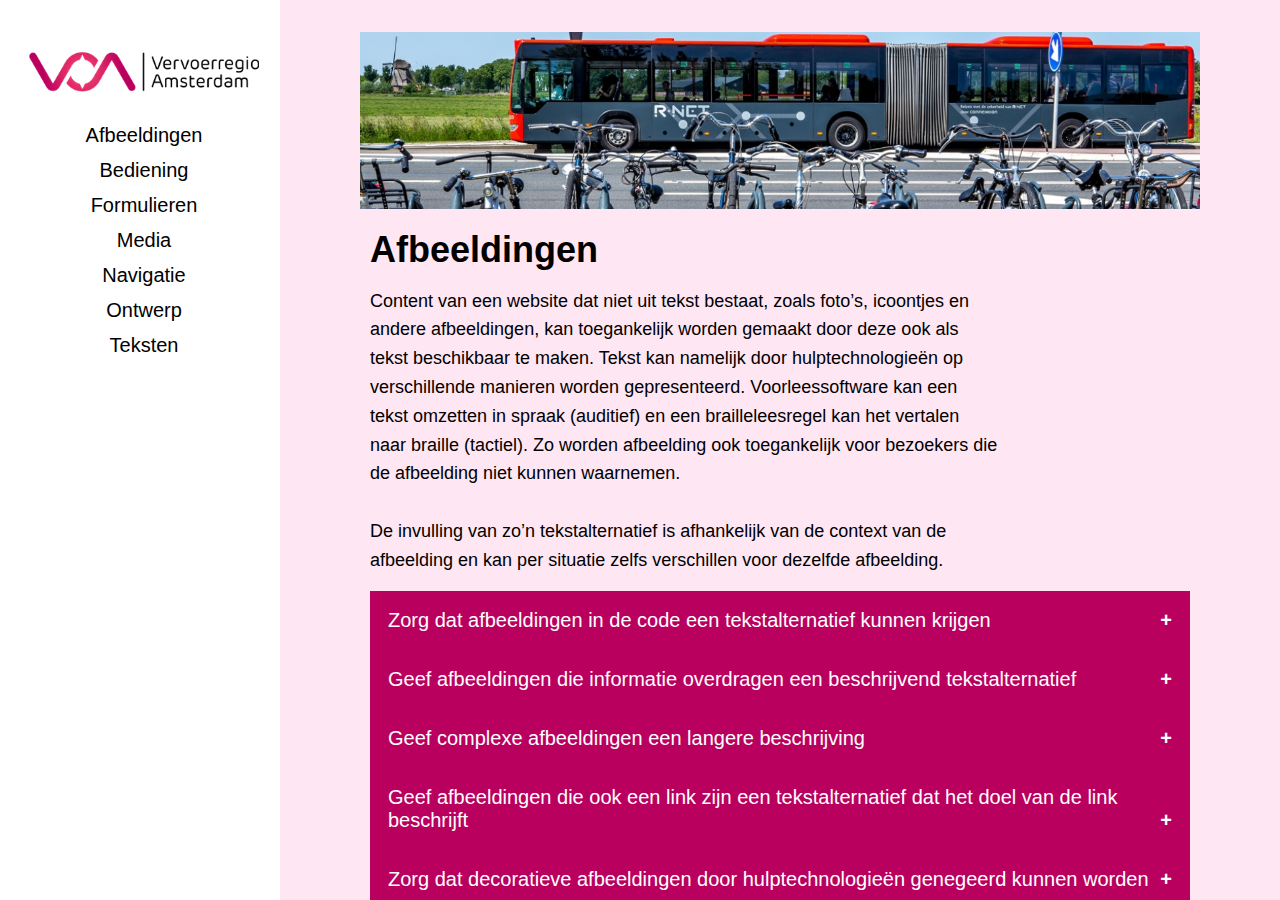
==== commit dd582ec9: "Responsive versie 1" ====
--- a/afbeelding.html
+++ b/afbeelding.html
@@ -2,18 +2,18 @@
 <html lang="en">
 
 <head>
-    <meta charset="UTF-8" />
-    <meta http-equiv="X-UA-Compatible" content="IE=edge" />
-    <meta name="viewport" content="width=device-width, initial-scale=1.0" />
+    <meta charset="UTF-8">
+    <meta http-equiv="X-UA-Compatible" content="IE=edge">
+    <meta name="viewport" content="width=device-width, initial-scale=1.0">
     <title>Vervoerregio Amsterdam</title>
-    <link rel="stylesheet" href="./styles/styles.css" />
-    <link rel="icon" type="image/x-icon" href="/assets/vervoerregioamsterdamfavicon.ico" />
+    <link rel="stylesheet" href="./styles/styles.css">
+    <link rel="icon" type="image/x-icon" href="/assets/vervoerregioamsterdamfavicon.ico">
 </head>
 
 <body>
 
     <nav>
-        <a class="nietHover" href="index.html"><img src="assets/vervoerregioamsterdamlogo.png" alt="logo" /></a>
+        <a class="nietHover" href="index.html"><img src="assets/vervoerregioamsterdamlogo.png" alt="logo"></a>
         <a href="afbeelding.html">Afbeeldingen</a>
         <a href="bediening.html">Bediening</a>
         <a href="formulieren.html">Formulieren</a>
@@ -303,7 +303,7 @@
             </div>
         </section>
     </main>
+    <script src="./scripts/script.js"></script>
 </body>
-<script src="./scripts/script.js"></script>
 
 </html>--- a/styles/styles.css
+++ b/styles/styles.css
@@ -1,14 +1,61 @@
 * {
+  margin: 0;
   box-sizing: border-box;
 }
 
 body {
-  display: flex;
+  display: grid;
+  grid-template-columns: 17.5rem auto;
+  grid-template-areas: 'nav main';
+  max-height: 100vh;
+  overflow: hidden;
+  font-family: Arial;
+  background-color: #ffffff;
+}
+
+nav {
+  height: 100vh;
+  padding-top: 2rem;
+  grid-area: nav;
+}
+
+nav a {
+  padding: 0.375rem 0.5rem 0.375rem 1rem;
+  text-decoration: none;
+  font-size: 1.25rem;
+  color: #000000;
+  display: block;
+  text-align: center;
+  transition: ease 0.5s;
+}
+
+nav a img {
+  width: 90%;
+}
+
+.nietHover:hover {
+  background-color: #fff;
+  color: #fff;
+}
+
+nav a:hover {
+  background-color: #f588c0;
+  color: #f1f1f1;
+  font-size: 1.875rem;
+}
+
+main {
+  grid-area: main;
+  padding: 2rem 5rem 2rem 5rem;
+  max-height: 100vh;
+  overflow-y: scroll;
+  background-color: #ffe6f3;
+}
+
+main img {
   margin: 0;
-  justify-content: flex-start;
-  font-family: Arial;
-  margin: 10;
-  background-color: #ffe6f3;
+  padding: 0;
+  max-width: 100%;
 }
 
 code {
@@ -16,9 +63,15 @@
   border: solid black 1px;
 }
 
+h1 {
+  padding-top: 1rem;
+}
+
 p {
   line-height: 1.6;
   max-width: 35em;
+  padding-top: 1rem;
+  padding-bottom: 1rem;
 }
 
 pre {
@@ -27,70 +80,44 @@
   overflow-x: scroll;
   font-size: 1em;
   border-radius: 5px;
-}
-
-nav {
-  height: 100vh;
-  width: 280px;
-  display: inline;
-  background-color: #ffffff;
-  overflow-x: hidden;
-  padding-top: 20px;
-  position: sticky;
-  top: 0;
-}
-
-nav img {
-  display: block;
-  margin-right: auto;
-  max-width: 90%;
-  margin: auto;
-}
-
-nav a {
-  padding: 6px 8px 6px 16px;
-  text-decoration: none;
-  font-size: 20px;
-  color: #000000;
-  display: block;
-  text-align: center;
-  transition: ease 0.5s;
-}
-
-.nietHover:hover {
-  background-color: #fff;
-  color: #fff;
-}
-
-nav a:hover {
-  background-color: #f588c0;
-  color: #f1f1f1;
-  font-size: 30px;
-}
-
-
-
-main {
-  margin: 2rem auto;
-  min-height: 101vh;
+  margin-bottom: 1rem;
 }
 
 section {
   /* margin-left: 160px; */
   /* Same as the width of the sidenav */
-  font-size: 18px;
+  font-size: 1.125rem;
   /* Increased text to enable scrolling */
   padding: 0px 10px;
-
-}
-
-@media screen and (max-height: 450px) {
-  .sidenav {
-    padding-top: 15px;
-  }
-
-  .sidenav a {
-    font-size: 18px;
+}
+
+@media screen and (max-width: 850px) {
+  body {
+    grid-template-columns: 10rem auto;
+  }
+}
+
+@media screen and (max-width: 650px) {
+  .slideshow-container {
+    display: none;
+  }
+
+  main {
+    padding: 0.5rem;
+  }
+}
+
+@media screen and (max-width: 500px) {
+  body {
+    grid-template-columns: 0 auto;
+  }
+  
+  .slideshow-container {
+    display: none;
+  }
+
+  main {
+    padding: 0.5rem;
   }
 }
 
@@ -98,11 +125,13 @@
   width: 100%;
 }
 
+*/
+
 /* Slideshow container */
 .slideshow-container {
-  max-width: 1100px;
-  /* margin-left: 350px; */
-  /* margin-top: 30px; */
+  max-width: 68.75rem;
+  margin-left: 21.875rem;
+  margin-top: 1.875rem;
 }
 
 /* Hide the images by default */
@@ -113,10 +142,10 @@
 /* Style the buttons that are used to open and close the accordion panel */
 .accordion {
   background-color: #b9005f;
-  font-size: 20px;
+  font-size: 1.25rem;
   color: #fff;
   cursor: pointer;
-  padding: 18px;
+  padding: 1.125rem;
   width: 100%;
   text-align: left;
   border: none;
@@ -132,7 +161,7 @@
 
 /* Style the accordion panel. Note: hidden by default */
 .panel {
-  padding: 0 18px;
+  padding: 0 1.125rem;
   background-color: white;
   max-height: 0;
   overflow: hidden;
@@ -153,6 +182,7 @@
 
 .lijst {
   line-height: 1.6;
+  padding-bottom: 1rem;
 }
 
 main .menu {
@@ -168,14 +198,25 @@
 .menu li {
   border-radius: 25px;
   background: mediumpurple;
-  box-shadow: #222 0px 4px 8px;
-  padding: 20px;
-  width: 200px;
-  height: 150px;
+  box-shadow: #222 0rem 0.25rem 0.5rem;
+  padding: 1.25rem;
+  width: 12.5rem;
+  height: 9.375rem;
   margin: 1em;
   transition: 0.3s ease-in;
 }
 
 .menu li:hover {
-  box-shadow: #222 0px 16px 24px
+  box-shadow: #222 0rem 1rem 1.5rem
+}
+
+::-webkit-scrollbar {
+  -webkit-appearance: none;
+  width: 0.8rem;
+}
+
+::-webkit-scrollbar-thumb {
+  border-radius: 4px;
+  background-color: #b9005f;
+  box-shadow: 0 0 3px rgba(255, 255, 255, 0.5);
 }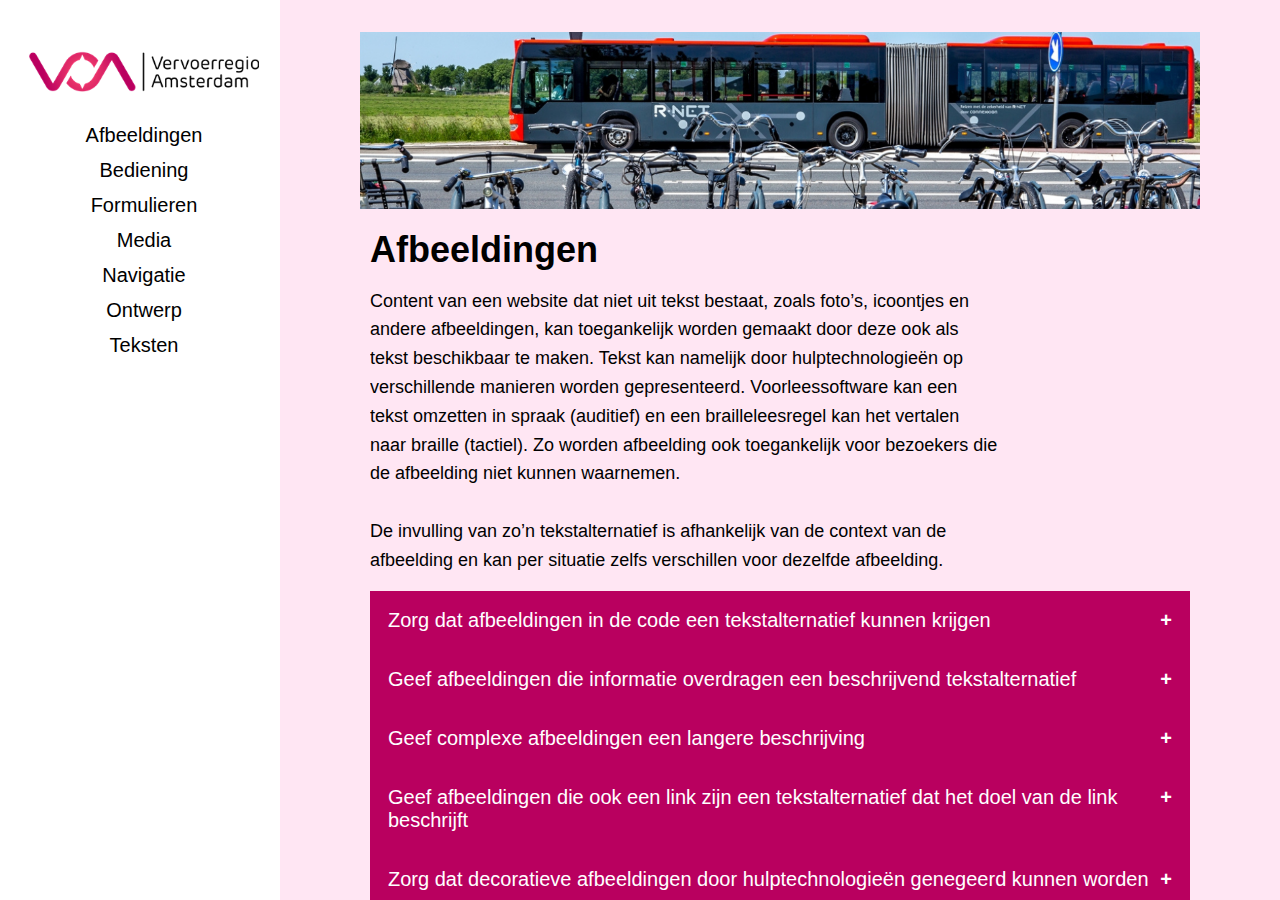
==== commit 2680b4fb: "Update" ====
--- a/afbeelding.html
+++ b/afbeelding.html
@@ -52,8 +52,8 @@
                 <img src="assets/stadjevanafboven.png" alt="stadje van boven">
             </div>
         </div>
-
         <section>
+            <a name="top"></a>
             <h1>Afbeeldingen</h1>
             <p>Content van een website dat niet uit tekst bestaat, zoals foto’s, icoontjes en andere afbeeldingen,
                 kan
@@ -301,6 +301,7 @@
                     naar
                     knipperende of flitsende afbeeldingen of media.</p>
             </div>
+            <a href="#top">Back to top</a>
         </section>
     </main>
     <script src="./scripts/script.js"></script>
--- a/styles/styles.css
+++ b/styles/styles.css
@@ -151,6 +151,8 @@
   border: none;
   outline: none;
   transition: 0.4s;
+  display: flex;
+  justify-content: space-between;
 }
 
 /* Add a background color to the button if it is clicked on (add the .active class with JS), and when you move the mouse over it (hover) */
@@ -165,7 +167,7 @@
   background-color: white;
   max-height: 0;
   overflow: hidden;
-  transition: max-height 0.2s ease-out;
+  transition: max-height 0.5s ease-out;
 }
 
 .accordion:after {
@@ -212,6 +214,7 @@
 
 ::-webkit-scrollbar {
   -webkit-appearance: none;
+  appearance: none;
   width: 0.8rem;
 }
 
@@ -219,4 +222,8 @@
   border-radius: 4px;
   background-color: #b9005f;
   box-shadow: 0 0 3px rgba(255, 255, 255, 0.5);
+}
+
+section a{
+  background-color: #b9005f;
 }